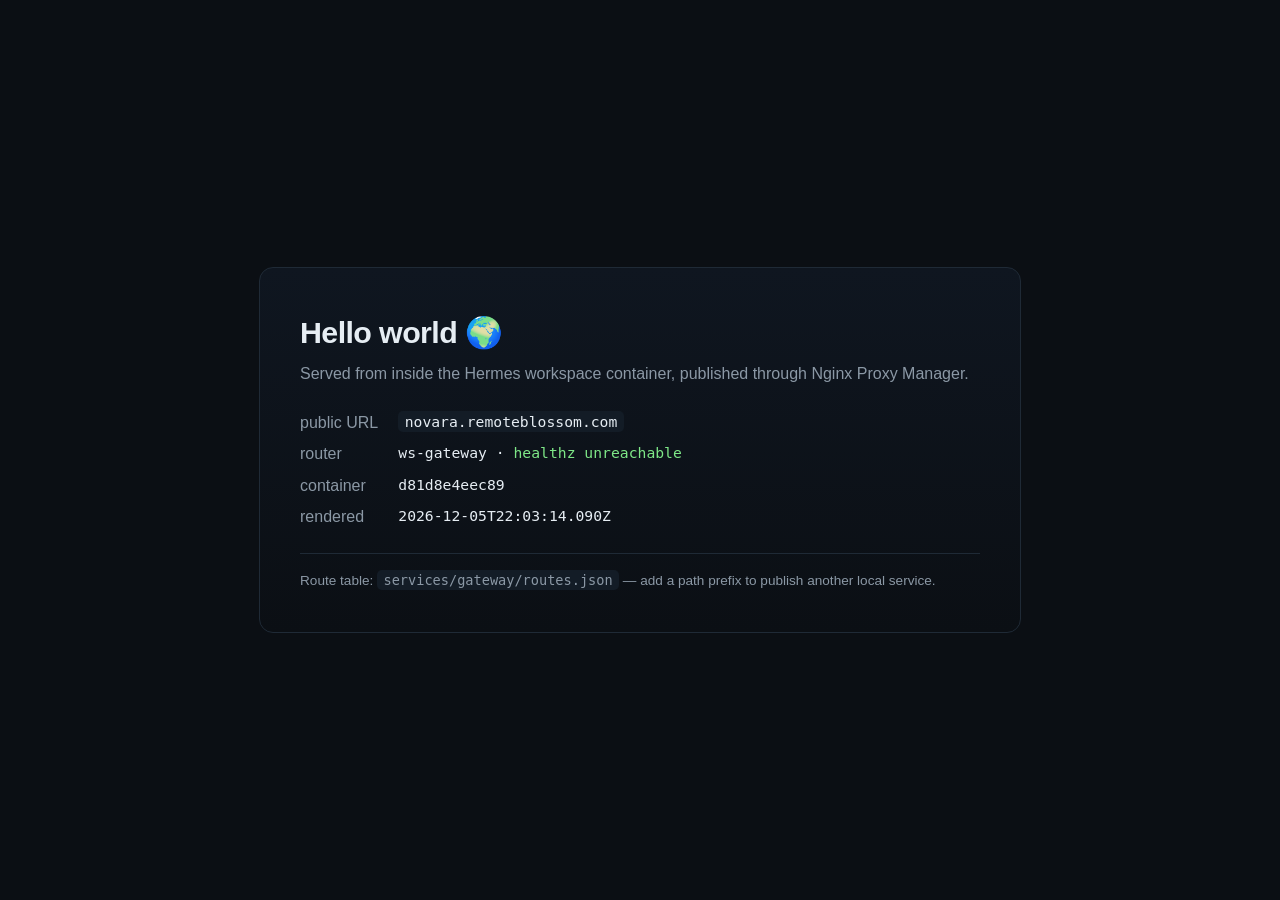
==== services/sites/hello/index.html @ eb1404cc "public egress: ws-gateway L7 path router (one entry, many services)" ====
<!DOCTYPE html>
<html lang="en">
<head>
<meta charset="utf-8">
<meta name="viewport" content="width=device-width, initial-scale=1">
<title>Hello from the Hermes workspace</title>
<style>
  :root { color-scheme: dark; }
  body { margin: 0; min-height: 100vh; display: grid; place-items: center;
         background: #0b0f14; color: #e6edf3;
         font: 16px/1.6 ui-sans-serif, -apple-system, "Segoe UI", Roboto, Helvetica, Arial, sans-serif; }
  main { width: min(680px, 92vw); padding: 2.5rem; border: 1px solid #1f2a36; border-radius: 14px;
         background: linear-gradient(180deg, #0f1620, #0b0f14); }
  h1 { margin: 0 0 .25rem; font-size: 1.9rem; letter-spacing: -.02em; }
  p.sub { margin: 0 0 1.5rem; color: #8b98a5; }
  dl { display: grid; grid-template-columns: max-content 1fr; gap: .35rem 1.25rem; margin: 0 0 1.5rem; }
  dt { color: #8b98a5; }
  dd { margin: 0; font-family: ui-monospace, SFMono-Regular, Menlo, monospace; font-size: .92rem; }
  code { background: #131c26; padding: .12rem .4rem; border-radius: 5px; }
  #gw { color: #7ee787; } .bad { color: #ff7b72; }
  footer { color: #8b98a5; font-size: .85rem; border-top: 1px solid #1f2a36; padding-top: 1rem; }
</style>
</head>
<body>
<main>
  <h1>Hello world 🌍</h1>
  <p class="sub">Served from inside the Hermes workspace container, published through Nginx&nbsp;Proxy&nbsp;Manager.</p>
  <dl>
    <dt>public URL</dt><dd><code id="pub">novara.remoteblossom.com</code></dd>
    <dt>router</dt><dd>ws-gateway &middot; <span id="gw">checking…</span></dd>
    <dt>container</dt><dd id="host">d81d8e4eec89</dd>
    <dt>rendered</dt><dd id="now">2026-09-11 20:34:03Z</dd>
  </dl>
  <footer>Route table: <code>services/gateway/routes.json</code> — add a path prefix to publish another local service.</footer>
</main>
<script>
  document.getElementById('now').textContent = new Date().toISOString();
  fetch('healthz', {cache: 'no-store'}).then(r => r.json()).then(j => {
    document.getElementById('gw').textContent = 'healthy · pid ' + j.pid + ' · ports ' + j.listen.join(', ');
  }).catch(() => {
    const el = document.getElementById('gw');
    el.textContent = 'healthz unreachable'; el.className = 'bad';
  });
</script>
</body>
</html>
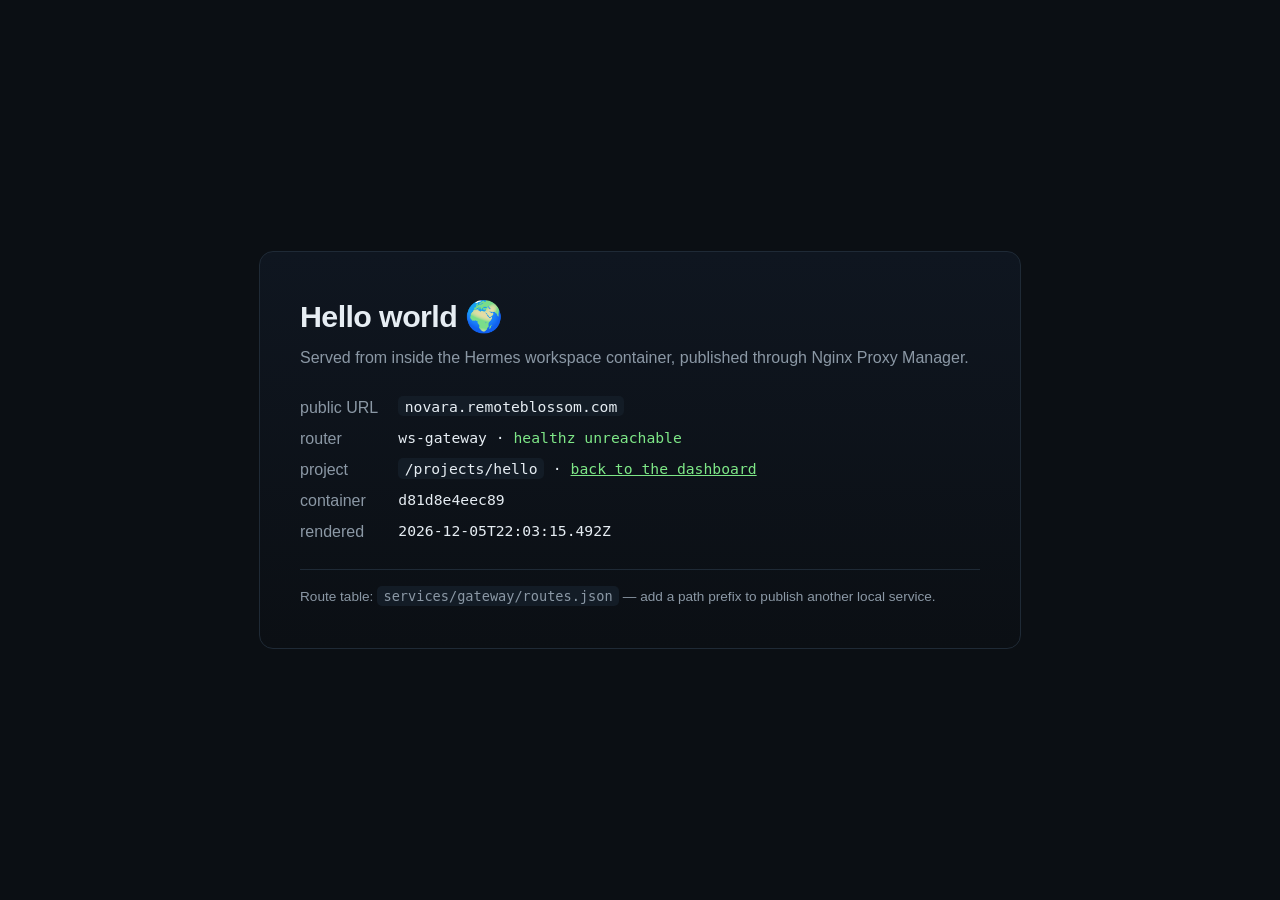
==== commit 061ec921: "public egress: ws-dashboard at /, hello world moved to /projects/hello, service manifest + watchdog " ====
--- a/services/sites/hello/index.html
+++ b/services/sites/hello/index.html
@@ -28,14 +28,15 @@
   <dl>
     <dt>public URL</dt><dd><code id="pub">novara.remoteblossom.com</code></dd>
     <dt>router</dt><dd>ws-gateway &middot; <span id="gw">checking…</span></dd>
+    <dt>project</dt><dd><code>/projects/hello</code> &middot; <a href="/" style="color:#7ee787">back to the dashboard</a></dd>
     <dt>container</dt><dd id="host">d81d8e4eec89</dd>
     <dt>rendered</dt><dd id="now">2026-09-11 20:34:03Z</dd>
   </dl>
   <footer>Route table: <code>services/gateway/routes.json</code> — add a path prefix to publish another local service.</footer>
 </main>
-<script>
+<script data-cfasync="false">
   document.getElementById('now').textContent = new Date().toISOString();
-  fetch('healthz', {cache: 'no-store'}).then(r => r.json()).then(j => {
+  fetch('/healthz', {cache: 'no-store'}).then(r => r.json()).then(j => {
     document.getElementById('gw').textContent = 'healthy · pid ' + j.pid + ' · ports ' + j.listen.join(', ');
   }).catch(() => {
     const el = document.getElementById('gw');
